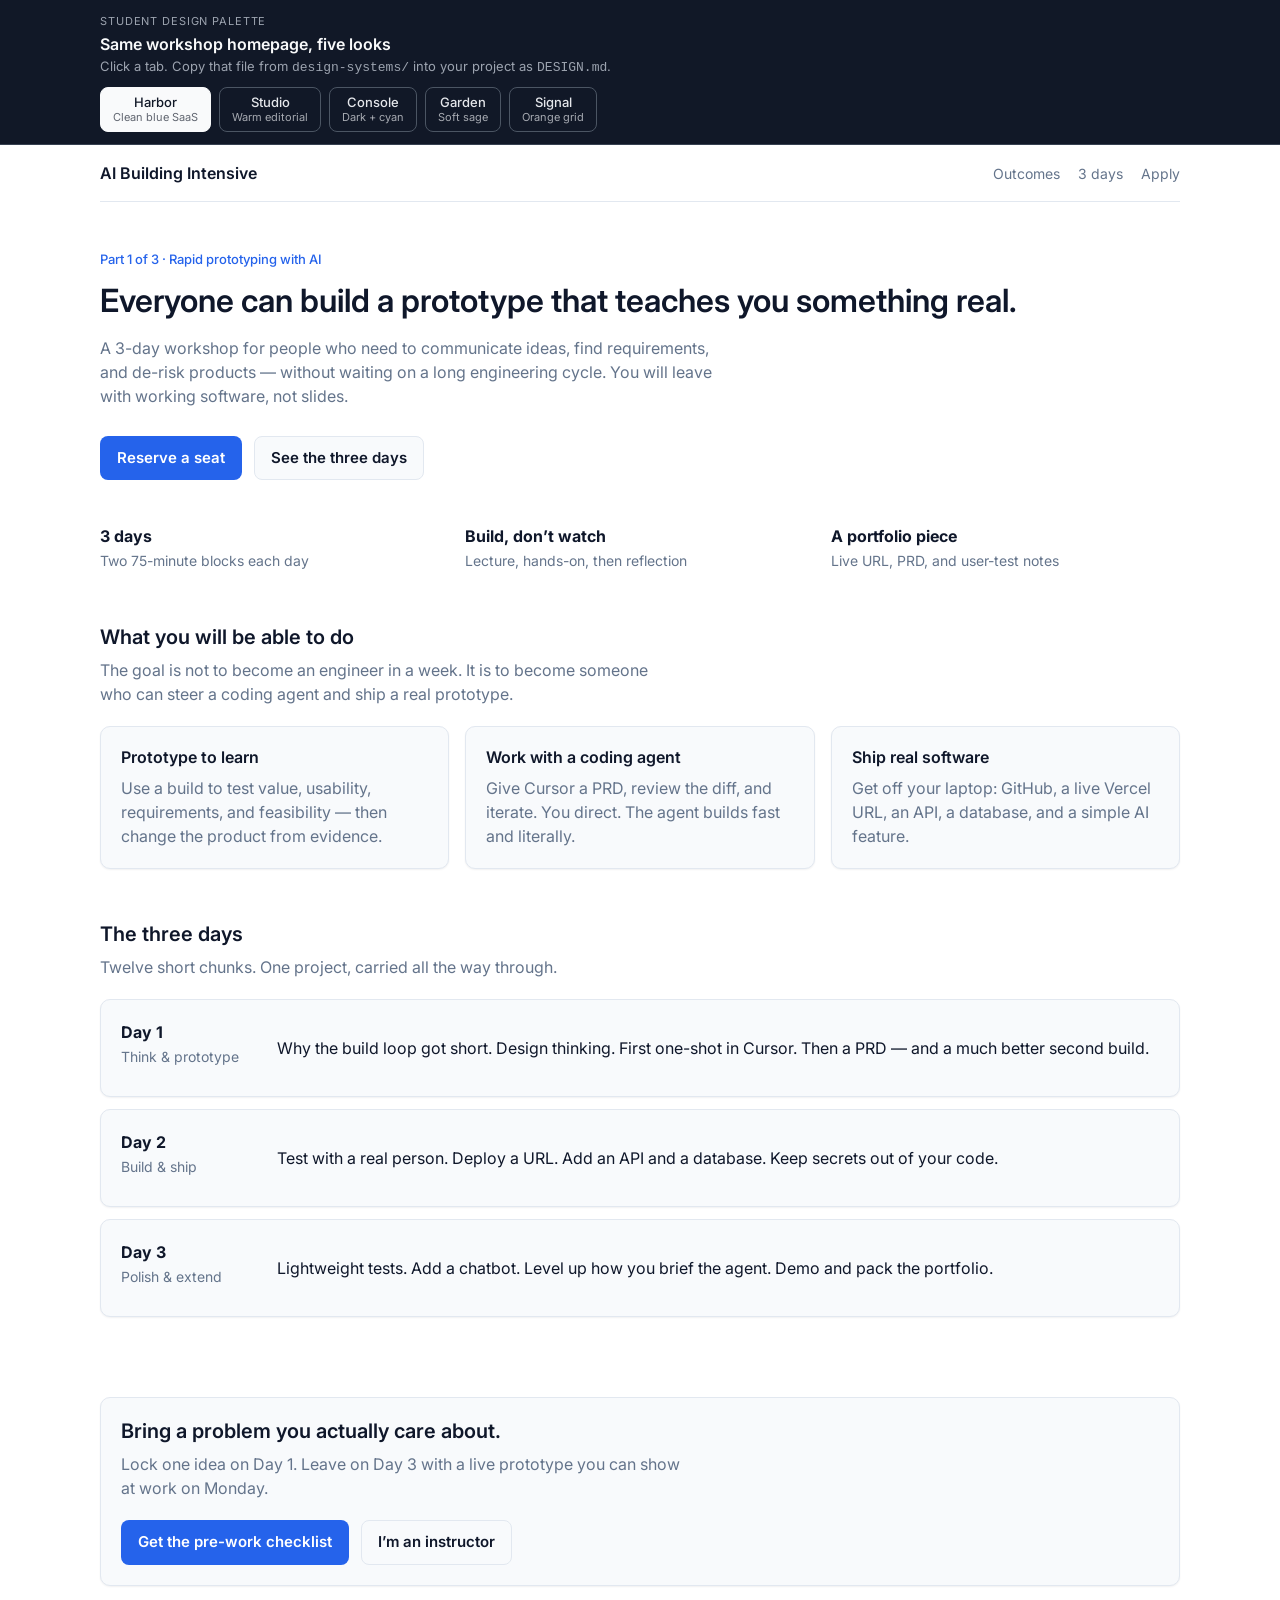
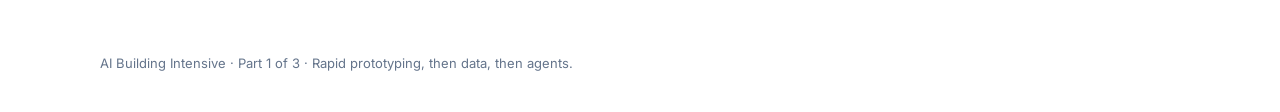
==== student/design-system-preview/index.html @ bee05dd1 "Rename the look-picker to design-system-preview for clarity. Co-authored-by: Cursor <cursoragent@cur" ====
<!DOCTYPE html>
<html lang="en">
<head>
  <meta charset="UTF-8" />
  <meta name="viewport" content="width=device-width, initial-scale=1" />
  <title>AI Building Intensive — Design system preview</title>
  <link rel="preconnect" href="https://fonts.googleapis.com" />
  <link rel="preconnect" href="https://fonts.gstatic.com" crossorigin />
  <link href="https://fonts.googleapis.com/css2?family=Inter:wght@400;500;600;700&family=JetBrains+Mono:wght@400;500&family=Plus+Jakarta+Sans:wght@400;600;700&family=Source+Serif+4:wght@600;700&display=swap" rel="stylesheet" />
  <style>
    :root {
      --chrome-bg: #111827;
      --chrome-text: #f9fafb;
      --chrome-muted: #9ca3af;
      --chrome-line: #374151;
    }

    * { box-sizing: border-box; }
    html, body { margin: 0; padding: 0; }
    body { min-height: 100vh; background: #111; }

    /* —— Design system preview chrome (not part of the marketing page) —— */
    .chrome {
      position: sticky;
      top: 0;
      z-index: 20;
      background: var(--chrome-bg);
      color: var(--chrome-text);
      border-bottom: 1px solid var(--chrome-line);
      font-family: Inter, system-ui, sans-serif;
    }
    .chrome-inner {
      max-width: 1120px;
      margin: 0 auto;
      padding: 14px 20px 12px;
    }
    .chrome-kicker {
      font-size: 11px;
      letter-spacing: 0.08em;
      text-transform: uppercase;
      color: var(--chrome-muted);
      margin: 0 0 6px;
    }
    .chrome-title {
      margin: 0 0 4px;
      font-size: 16px;
      font-weight: 600;
    }
    .chrome-sub {
      margin: 0 0 12px;
      font-size: 13px;
      color: var(--chrome-muted);
    }
    .tabs {
      display: flex;
      flex-wrap: wrap;
      gap: 8px;
    }
    .tab {
      appearance: none;
      border: 1px solid #4b5563;
      background: transparent;
      color: #e5e7eb;
      font: 500 13px/1 Inter, system-ui, sans-serif;
      padding: 8px 12px;
      border-radius: 8px;
      cursor: pointer;
    }
    .tab:hover { border-color: #9ca3af; }
    .tab[aria-selected="true"] {
      background: #f9fafb;
      color: #111827;
      border-color: #f9fafb;
    }
    .tab small {
      display: block;
      font-weight: 400;
      opacity: 0.7;
      margin-top: 3px;
      font-size: 11px;
    }
    .tab[aria-selected="true"] small { opacity: 0.65; }

    /* —— Shared marketing layout —— */
    .page { min-height: calc(100vh - 140px); }
    .wrap { width: min(var(--max), calc(100% - var(--pad) * 2)); margin: 0 auto; }
    .site-nav {
      display: flex;
      align-items: center;
      justify-content: space-between;
      gap: 16px;
      padding: 16px 0;
    }
    .brand { font-weight: 600; text-decoration: none; color: inherit; }
    .nav-links { display: flex; gap: 18px; align-items: center; flex-wrap: wrap; }
    .nav-links a { text-decoration: none; color: var(--muted); font-size: 14px; }
    .nav-links a:hover { color: var(--brand); }
    .hero { padding: 48px 0 36px; }
    .kicker { font-size: 13px; font-weight: 500; color: var(--brand); margin: 0 0 12px; }
    .hero h1 { margin: 0 0 16px; }
    .lede { margin: 0 0 28px; color: var(--muted); max-width: 40rem; }
    .actions { display: flex; gap: 12px; flex-wrap: wrap; }
    .btn {
      display: inline-flex;
      align-items: center;
      justify-content: center;
      text-decoration: none;
      font-weight: 600;
      border: 1px solid transparent;
      cursor: default;
    }
    .btn-primary { background: var(--brand); color: var(--on-brand); }
    .btn-secondary { background: var(--surface); color: var(--text); border-color: var(--border); }
    .meta-row {
      display: grid;
      grid-template-columns: repeat(3, 1fr);
      gap: 16px;
      padding: 8px 0 40px;
    }
    .meta-row strong { display: block; }
    .meta-row span { color: var(--muted); font-size: 14px; }
    section { padding: 12px 0 40px; }
    section h2 { margin: 0 0 8px; }
    .section-lede { color: var(--muted); margin: 0 0 20px; max-width: 36rem; }
    .cards {
      display: grid;
      grid-template-columns: repeat(3, 1fr);
      gap: var(--card-gap);
    }
    .card { padding: var(--card-pad); }
    .card h3 { margin: 0 0 8px; }
    .card p { margin: 0; color: var(--muted); }
    .days { display: grid; gap: 12px; }
    .day {
      display: grid;
      grid-template-columns: 140px 1fr;
      gap: 16px;
      padding: var(--card-pad);
    }
    .day b { display: block; }
    .day span { color: var(--muted); font-size: 14px; }
    .cta-band { padding: 40px 0 48px; }
    .cta-box { padding: var(--card-pad); }
    footer {
      padding: 20px 0 40px;
      color: var(--muted);
      font-size: 13px;
    }
    @media (max-width: 800px) {
      .cards, .meta-row { grid-template-columns: 1fr; }
      .day { grid-template-columns: 1fr; }
    }

    /* —— Harbor —— */
    .theme-harbor {
      --bg: #ffffff;
      --surface: #f8fafc;
      --text: #0f172a;
      --muted: #64748b;
      --border: #e2e8f0;
      --brand: #2563eb;
      --on-brand: #ffffff;
      --max: 1080px;
      --pad: 32px;
      --radius: 10px;
      --btn-radius: 8px;
      --card-pad: 20px;
      --card-gap: 16px;
      --shadow: 0 1px 2px rgba(15,23,42,0.06);
      --font: Inter, system-ui, sans-serif;
      --display: Inter, system-ui, sans-serif;
      background: var(--bg);
      color: var(--text);
      font: 400 16px/1.5 var(--font);
    }
    .theme-harbor .site-nav { border-bottom: 1px solid var(--border); }
    .theme-harbor h1 { font: 600 32px/1.2 var(--display); }
    .theme-harbor h2 { font: 600 20px/1.3 var(--display); }
    .theme-harbor h3 { font: 600 16px/1.3 var(--display); }
    .theme-harbor .btn { border-radius: var(--btn-radius); padding: 10px 16px; font-size: 15px; }
    .theme-harbor .card, .theme-harbor .day, .theme-harbor .cta-box {
      background: var(--surface);
      border: 1px solid var(--border);
      border-radius: var(--radius);
      box-shadow: var(--shadow);
    }

    /* —— Studio —— */
    .theme-studio {
      --bg: #f7f1e8;
      --surface: #fffdf8;
      --text: #2a2118;
      --muted: #7a6a58;
      --border: #e4d6c3;
      --brand: #c45c26;
      --on-brand: #fffdf8;
      --max: 960px;
      --pad: 28px;
      --radius: 6px;
      --btn-radius: 6px;
      --card-pad: 22px;
      --card-gap: 18px;
      --shadow: none;
      --font: Inter, system-ui, sans-serif;
      --display: "Source Serif 4", Georgia, serif;
      background: var(--bg);
      color: var(--text);
      font: 400 17px/1.6 var(--font);
    }
    .theme-studio .site-nav { border-bottom: none; }
    .theme-studio .nav-links a[href="#apply"] { color: var(--brand); }
    .theme-studio h1 { font: 600 40px/1.2 var(--display); }
    .theme-studio h2 { font: 600 24px/1.3 var(--display); }
    .theme-studio h3 { font: 600 18px/1.3 var(--display); }
    .theme-studio .lede { max-width: 36rem; }
    .theme-studio .btn { border-radius: var(--btn-radius); padding: 10px 18px; }
    .theme-studio .btn-secondary { background: var(--bg); border-color: var(--brand); color: var(--brand); }
    .theme-studio .card, .theme-studio .day, .theme-studio .cta-box {
      background: var(--surface);
      border: 1px solid var(--border);
      border-radius: var(--radius);
    }
    .theme-studio .card h3 { border-left: 3px solid var(--brand); padding-left: 12px; }

    /* —— Console —— */
    .theme-console {
      --bg: #0b1220;
      --surface: #151c2c;
      --text: #e6edf7;
      --muted: #8b9bb4;
      --border: #2a3550;
      --brand: #22d3ee;
      --on-brand: #0b1220;
      --max: 1120px;
      --pad: 24px;
      --radius: 8px;
      --btn-radius: 8px;
      --card-pad: 18px;
      --card-gap: 12px;
      --shadow: none;
      --font: Inter, system-ui, sans-serif;
      --mono: "JetBrains Mono", ui-monospace, monospace;
      background: var(--bg);
      color: var(--text);
      font: 400 15px/1.5 var(--font);
    }
    .theme-console .site-nav { border-bottom: 1px solid var(--border); }
    .theme-console .kicker, .theme-console .brand { font-family: var(--mono); font-size: 12px; letter-spacing: 0.04em; }
    .theme-console h1 { font: 600 28px/1.2 var(--font); }
    .theme-console h2 { font: 600 18px/1.3 var(--font); }
    .theme-console h3 { font: 600 15px/1.3 var(--font); }
    .theme-console .btn { border-radius: var(--btn-radius); padding: 9px 14px; font-size: 14px; }
    .theme-console .btn-secondary { background: transparent; color: var(--brand); border-color: var(--brand); }
    .theme-console .card, .theme-console .day, .theme-console .cta-box {
      background: var(--surface);
      border: 1px solid var(--border);
      border-radius: var(--radius);
    }
    .theme-console .meta-row strong { font-family: var(--mono); font-size: 13px; color: var(--brand); }

    /* —— Garden —— */
    .theme-garden {
      --bg: #f4f7f2;
      --surface: #ffffff;
      --text: #1f2a1c;
      --muted: #5e6b59;
      --border: #d7e0d2;
      --brand: #3f6f4a;
      --on-brand: #ffffff;
      --soft: #e7f0e3;
      --max: 960px;
      --pad: 24px;
      --radius: 16px;
      --btn-radius: 999px;
      --card-pad: 20px;
      --card-gap: 16px;
      --shadow: 0 8px 24px rgba(31,42,28,0.06);
      --font: "Plus Jakarta Sans", Inter, system-ui, sans-serif;
      background: var(--bg);
      color: var(--text);
      font: 400 16px/1.55 var(--font);
    }
    .theme-garden .site-nav { border-bottom: none; }
    .theme-garden h1 { font: 700 30px/1.2 var(--font); }
    .theme-garden h2 { font: 600 20px/1.3 var(--font); }
    .theme-garden h3 { font: 600 16px/1.3 var(--font); }
    .theme-garden .btn { border-radius: var(--btn-radius); padding: 12px 20px; min-height: 44px; }
    .theme-garden .btn-secondary { border-color: var(--brand); color: var(--brand); }
    .theme-garden .card, .theme-garden .day, .theme-garden .cta-box {
      background: var(--surface);
      border: 1px solid var(--border);
      border-radius: var(--radius);
      box-shadow: var(--shadow);
    }
    .theme-garden .kicker {
      display: inline-block;
      background: var(--soft);
      color: var(--brand);
      padding: 4px 10px;
      border-radius: 999px;
    }

    /* —— Signal —— */
    .theme-signal {
      --bg: #fafafa;
      --surface: #ffffff;
      --text: #000000;
      --muted: #666666;
      --border: #dddddd;
      --brand: #ff6600;
      --on-brand: #ffffff;
      --max: 1040px;
      --pad: 16px;
      --radius: 0;
      --btn-radius: 0;
      --card-pad: 16px;
      --card-gap: 0;
      --shadow: none;
      --font: Inter, "Helvetica Neue", Helvetica, Arial, sans-serif;
      background: var(--bg);
      color: var(--text);
      font: 400 14px/1.45 var(--font);
    }
    .theme-signal .site-nav { border-bottom: 1px solid var(--border); }
    .theme-signal .nav-links a:hover { text-decoration: underline; }
    .theme-signal h1 { font: 500 32px/1.15 var(--font); }
    .theme-signal h2 { font: 500 18px/1.3 var(--font); }
    .theme-signal h3 { font: 500 14px/1.3 var(--font); }
    .theme-signal .btn { border-radius: 0; padding: 8px 12px; font-weight: 500; }
    .theme-signal .cards { border: 1px solid var(--border); border-bottom: none; }
    .theme-signal .card {
      background: var(--surface);
      border-bottom: 1px solid var(--border);
      border-right: 1px solid var(--border);
    }
    .theme-signal .card:last-child { border-right: none; }
    .theme-signal .day, .theme-signal .cta-box {
      background: var(--surface);
      border: 1px solid var(--border);
    }
    .theme-signal .days { gap: 0; }
    .theme-signal .day + .day { border-top: none; }
    @media (max-width: 800px) {
      .theme-signal .card { border-right: none; }
    }
  </style>
</head>
<body>
  <header class="chrome">
    <div class="chrome-inner">
      <p class="chrome-kicker">Student design palette</p>
      <h1 class="chrome-title">Same workshop homepage, five looks</h1>
      <p class="chrome-sub">Click a tab. Copy that file from <code>design-systems/</code> into your project as <code>DESIGN.md</code>.</p>
      <div class="tabs" role="tablist" aria-label="Design systems">
        <button class="tab" role="tab" aria-selected="true" data-theme="harbor">Harbor <small>Clean blue SaaS</small></button>
        <button class="tab" role="tab" aria-selected="false" data-theme="studio">Studio <small>Warm editorial</small></button>
        <button class="tab" role="tab" aria-selected="false" data-theme="console">Console <small>Dark + cyan</small></button>
        <button class="tab" role="tab" aria-selected="false" data-theme="garden">Garden <small>Soft sage</small></button>
        <button class="tab" role="tab" aria-selected="false" data-theme="signal">Signal <small>Orange grid</small></button>
      </div>
    </div>
  </header>

  <div id="page" class="page theme-harbor">
    <div class="wrap">
      <nav class="site-nav">
        <a class="brand" href="#">AI Building Intensive</a>
        <div class="nav-links">
          <a href="#outcomes">Outcomes</a>
          <a href="#days">3 days</a>
          <a href="#apply">Apply</a>
        </div>
      </nav>

      <header class="hero">
        <p class="kicker">Part 1 of 3 · Rapid prototyping with AI</p>
        <h1>Everyone can build a prototype that teaches you something real.</h1>
        <p class="lede">A 3-day workshop for people who need to communicate ideas, find requirements, and de-risk products — without waiting on a long engineering cycle. You will leave with working software, not slides.</p>
        <div class="actions">
          <a class="btn btn-primary" href="#apply">Reserve a seat</a>
          <a class="btn btn-secondary" href="#days">See the three days</a>
        </div>
      </header>

      <div class="meta-row">
        <div><strong>3 days</strong><span>Two 75-minute blocks each day</span></div>
        <div><strong>Build, don’t watch</strong><span>Lecture, hands-on, then reflection</span></div>
        <div><strong>A portfolio piece</strong><span>Live URL, PRD, and user-test notes</span></div>
      </div>

      <section id="outcomes">
        <h2>What you will be able to do</h2>
        <p class="section-lede">The goal is not to become an engineer in a week. It is to become someone who can steer a coding agent and ship a real prototype.</p>
        <div class="cards">
          <article class="card">
            <h3>Prototype to learn</h3>
            <p>Use a build to test value, usability, requirements, and feasibility — then change the product from evidence.</p>
          </article>
          <article class="card">
            <h3>Work with a coding agent</h3>
            <p>Give Cursor a PRD, review the diff, and iterate. You direct. The agent builds fast and literally.</p>
          </article>
          <article class="card">
            <h3>Ship real software</h3>
            <p>Get off your laptop: GitHub, a live Vercel URL, an API, a database, and a simple AI feature.</p>
          </article>
        </div>
      </section>

      <section id="days">
        <h2>The three days</h2>
        <p class="section-lede">Twelve short chunks. One project, carried all the way through.</p>
        <div class="days">
          <article class="day">
            <div><b>Day 1</b><span>Think &amp; prototype</span></div>
            <p>Why the build loop got short. Design thinking. First one-shot in Cursor. Then a PRD — and a much better second build.</p>
          </article>
          <article class="day">
            <div><b>Day 2</b><span>Build &amp; ship</span></div>
            <p>Test with a real person. Deploy a URL. Add an API and a database. Keep secrets out of your code.</p>
          </article>
          <article class="day">
            <div><b>Day 3</b><span>Polish &amp; extend</span></div>
            <p>Lightweight tests. Add a chatbot. Level up how you brief the agent. Demo and pack the portfolio.</p>
          </article>
        </div>
      </section>

      <section class="cta-band" id="apply">
        <div class="cta-box">
          <h2>Bring a problem you actually care about.</h2>
          <p class="section-lede">Lock one idea on Day 1. Leave on Day 3 with a live prototype you can show at work on Monday.</p>
          <div class="actions">
            <a class="btn btn-primary" href="#">Get the pre-work checklist</a>
            <a class="btn btn-secondary" href="#">I’m an instructor</a>
          </div>
        </div>
      </section>

      <footer>AI Building Intensive · Part 1 of 3 · Rapid prototyping, then data, then agents.</footer>
    </div>
  </div>

  <script>
    const page = document.getElementById("page");
    const tabs = document.querySelectorAll(".tab");
    tabs.forEach((tab) => {
      tab.addEventListener("click", () => {
        const theme = tab.dataset.theme;
        tabs.forEach((t) => t.setAttribute("aria-selected", String(t === tab)));
        page.className = "page theme-" + theme;
      });
    });
  </script>
</body>
</html>
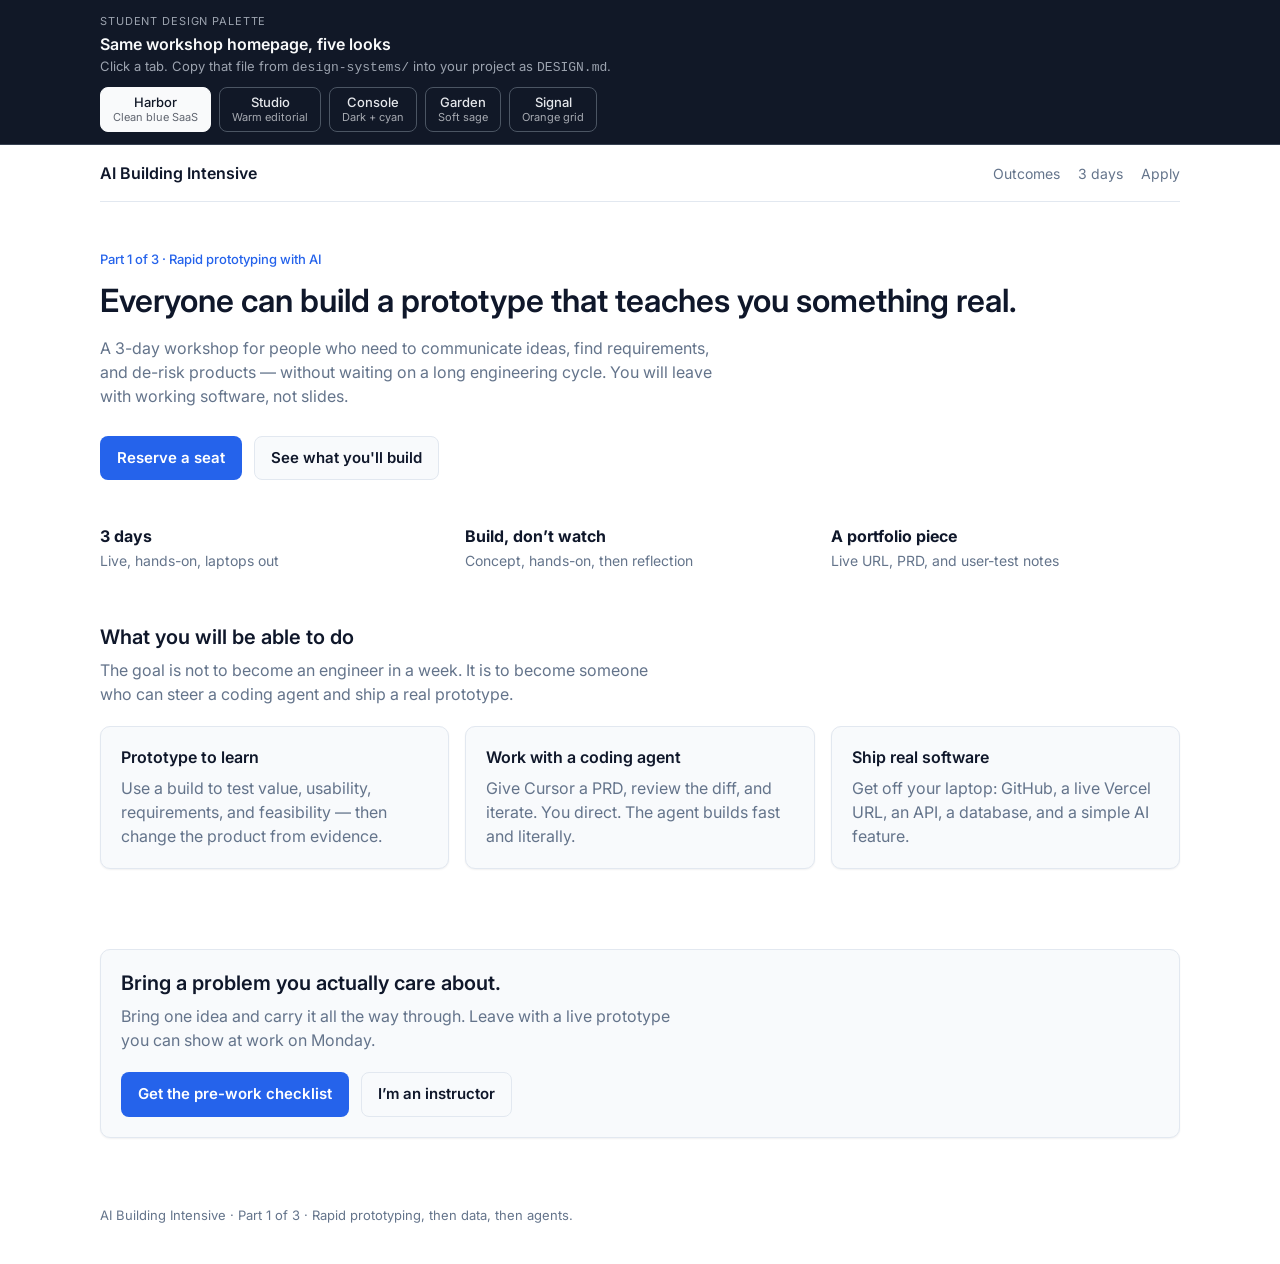
==== commit e094fb18: "Remove agenda references from the student pack Keep student-facing docs and the design-system previe" ====
--- a/student/design-system-preview/index.html
+++ b/student/design-system-preview/index.html
@@ -378,13 +378,13 @@
         <p class="lede">A 3-day workshop for people who need to communicate ideas, find requirements, and de-risk products — without waiting on a long engineering cycle. You will leave with working software, not slides.</p>
         <div class="actions">
           <a class="btn btn-primary" href="#apply">Reserve a seat</a>
-          <a class="btn btn-secondary" href="#days">See the three days</a>
+          <a class="btn btn-secondary" href="#outcomes">See what you'll build</a>
         </div>
       </header>
 
       <div class="meta-row">
-        <div><strong>3 days</strong><span>Two 75-minute blocks each day</span></div>
-        <div><strong>Build, don’t watch</strong><span>Lecture, hands-on, then reflection</span></div>
+        <div><strong>3 days</strong><span>Live, hands-on, laptops out</span></div>
+        <div><strong>Build, don’t watch</strong><span>Concept, hands-on, then reflection</span></div>
         <div><strong>A portfolio piece</strong><span>Live URL, PRD, and user-test notes</span></div>
       </div>
 
@@ -407,29 +407,10 @@
         </div>
       </section>
 
-      <section id="days">
-        <h2>The three days</h2>
-        <p class="section-lede">Twelve short chunks. One project, carried all the way through.</p>
-        <div class="days">
-          <article class="day">
-            <div><b>Day 1</b><span>Think &amp; prototype</span></div>
-            <p>Why the build loop got short. Design thinking. First one-shot in Cursor. Then a PRD — and a much better second build.</p>
-          </article>
-          <article class="day">
-            <div><b>Day 2</b><span>Build &amp; ship</span></div>
-            <p>Test with a real person. Deploy a URL. Add an API and a database. Keep secrets out of your code.</p>
-          </article>
-          <article class="day">
-            <div><b>Day 3</b><span>Polish &amp; extend</span></div>
-            <p>Lightweight tests. Add a chatbot. Level up how you brief the agent. Demo and pack the portfolio.</p>
-          </article>
-        </div>
-      </section>
-
       <section class="cta-band" id="apply">
         <div class="cta-box">
           <h2>Bring a problem you actually care about.</h2>
-          <p class="section-lede">Lock one idea on Day 1. Leave on Day 3 with a live prototype you can show at work on Monday.</p>
+          <p class="section-lede">Bring one idea and carry it all the way through. Leave with a live prototype you can show at work on Monday.</p>
           <div class="actions">
             <a class="btn btn-primary" href="#">Get the pre-work checklist</a>
             <a class="btn btn-secondary" href="#">I’m an instructor</a>
